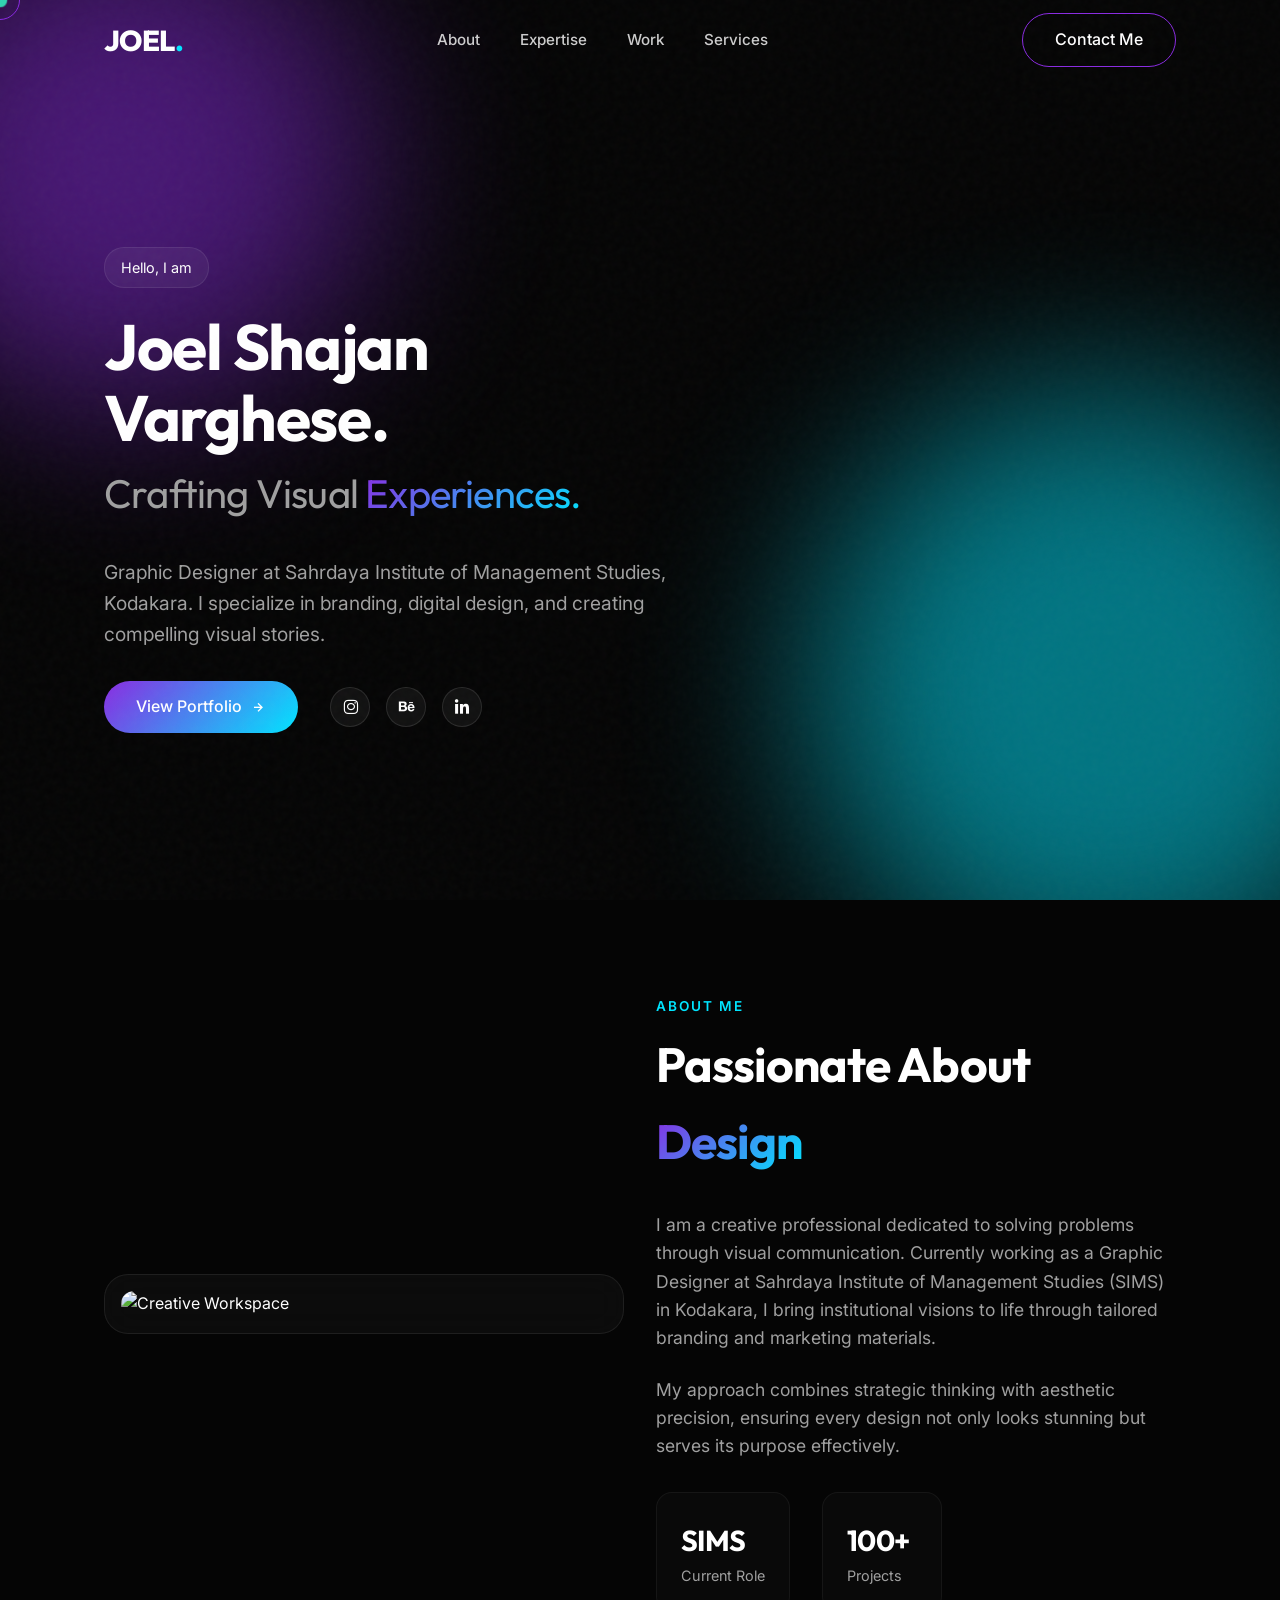
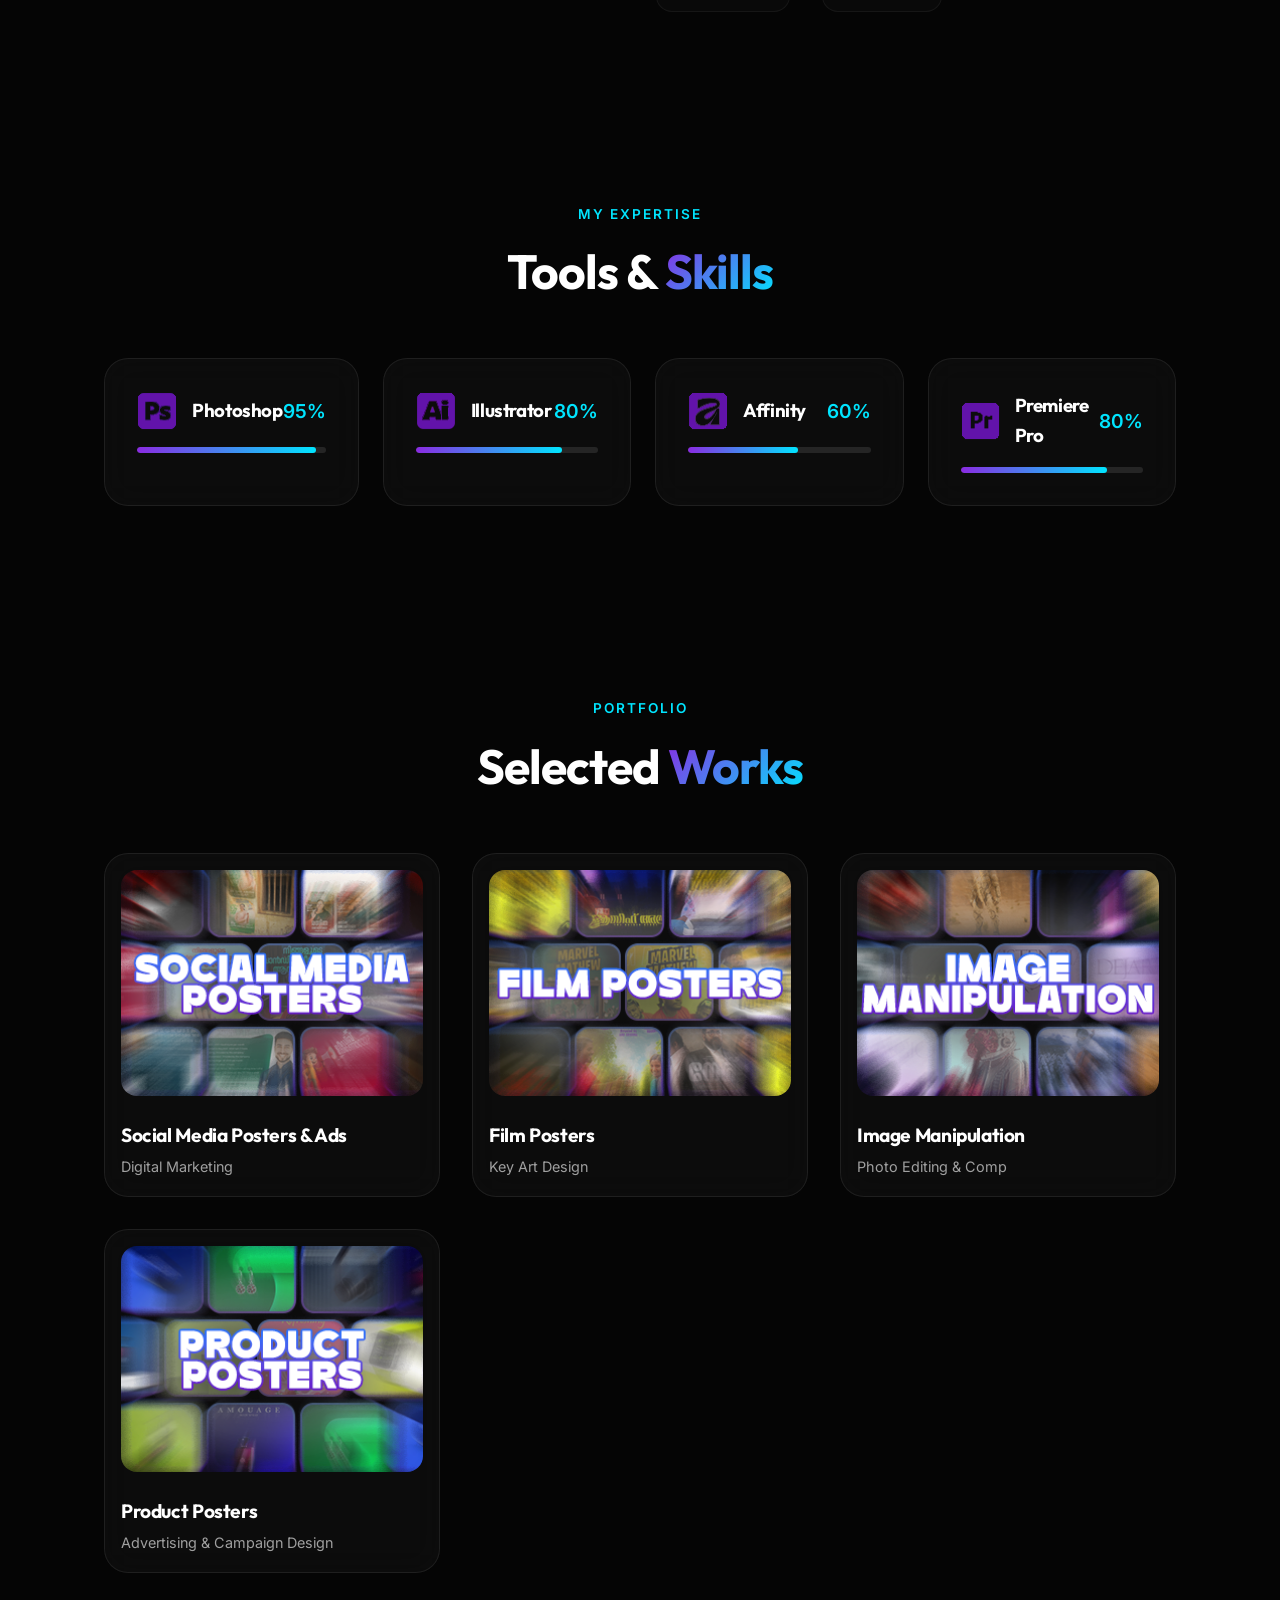
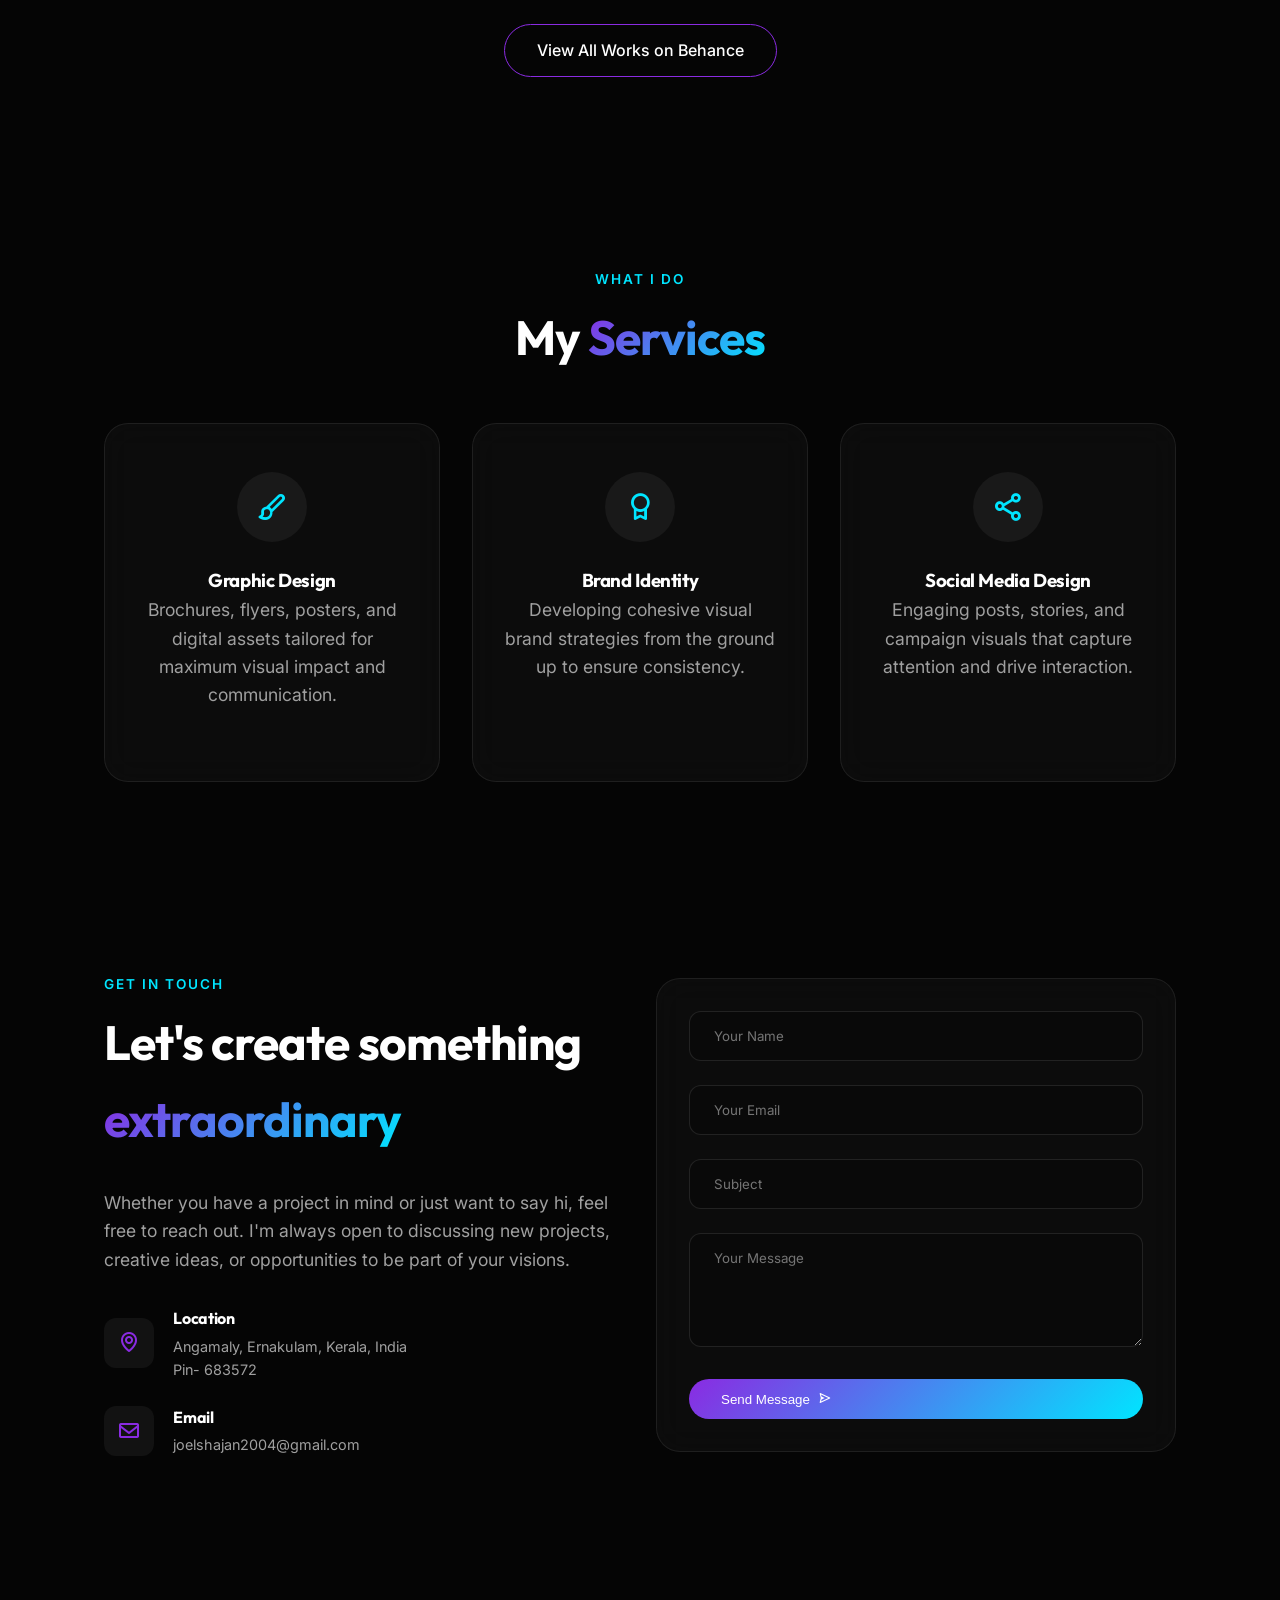
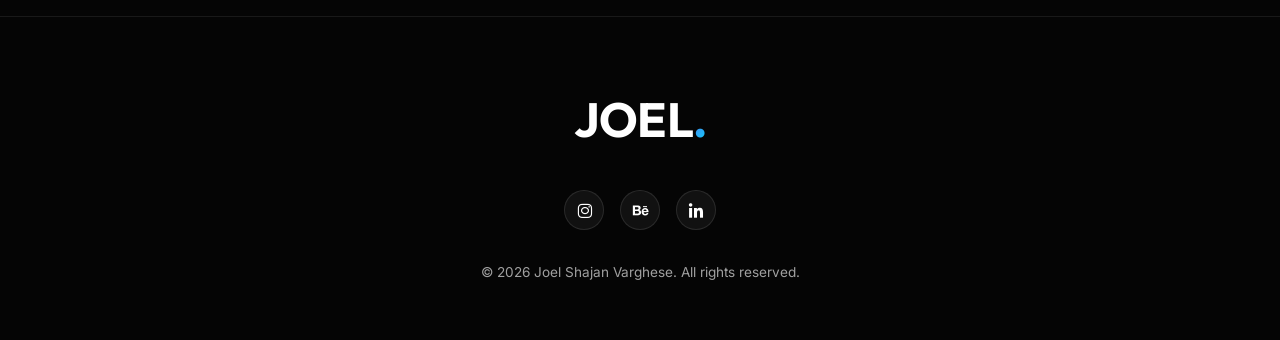
==== index.html @ b79b5a3c "Add files via upload" ====
<!DOCTYPE html>
<html lang="en">

<head>
    <meta charset="UTF-8">
    <meta name="viewport" content="width=device-width, initial-scale=1.0">
    <meta name="description"
        content="Portfolio of Joel Shajan Varghese, Graphic Designer at Sahrdaya Institute of Management Studies.">
    <title>Joel Shajan Varghese | Graphic Designer Portfolio</title>
    <meta name="keywords" content="Graphic Designer, Branding, Digital Design, Kerala, SIMS, Joel Shajan Varghese">
    <meta name="author" content="Joel Shajan Varghese">

    <!-- Google Fonts -->
    <link rel="preconnect" href="https://fonts.googleapis.com">
    <link rel="preconnect" href="https://fonts.gstatic.com" crossorigin>
    <link
        href="https://fonts.googleapis.com/css2?family=Inter:wght@300;400;500;600&family=Outfit:wght@400;600;800&display=swap"
        rel="stylesheet">

    <!-- Boxicons for elegant icons -->
    <link href='https://unpkg.com/boxicons@2.1.4/css/boxicons.min.css' rel='stylesheet'>

    <!-- Local CSS -->
    <link rel="stylesheet" href="styles.css">
</head>

<body>

    <div id="noise-overlay"></div>
    <div id="custom-cursor"></div>
    <div id="cursor-follower"></div>

    <!-- Navigation -->
    <header class="navbar">
        <div class="nav-container">
            <a href="#hero" class="logo">JOEL<span>.</span></a>
            <ul class="nav-links">
                <li><a href="#about">About</a></li>
                <li><a href="#skills">Expertise</a></li>
                <li><a href="#projects">Work</a></li>
                <li><a href="#services">Services</a></li>
            </ul>
            <a href="#contact" class="btn-primary-outline">Contact Me</a>
            <div class="mobile-menu-btn">
                <i class='bx bx-menu'></i>
            </div>
        </div>
    </header>

    <!-- Hero Section -->
    <section id="hero" class="hero-section">
        <div class="blob blob-1"></div>
        <div class="blob blob-2"></div>
        <div class="container hero-content">
            <div class="hero-text">
                <span class="greeting">Hello, I am</span>
                <h1 class="hero-title">Joel Shajan Varghese.</h1>
                <h2 class="hero-subtitle">Crafting Visual <span>Experiences.</span></h2>
                <p class="hero-desc">Graphic Designer at Sahrdaya Institute of Management Studies, Kodakara. I
                    specialize in branding, digital design, and creating compelling visual stories.</p>
                <div class="hero-actions">
                    <a href="#projects" class="btn-primary">View Portfolio <i class='bx bx-right-arrow-alt'></i></a>
                    <div class="social-links">
                        <a href="https://www.instagram.com/_joe.el?igsh=ZTkzYnZmMDRlMXZ6" target="_blank"
                            aria-label="Instagram"><i class='bx bxl-instagram'></i></a>
                        <a href="https://www.behance.net/joelshajanv" target="_blank" aria-label="Behance"><i
                                class='bx bxl-behance'></i></a>
                        <a href="https://in.linkedin.com/in/joel-shajan-varghese-a8076a371" target="_blank"
                            aria-label="LinkedIn"><i class='bx bxl-linkedin'></i></a>
                    </div>
                </div>
            </div>

        </div>
    </section>

    <!-- About Section -->
    <section id="about" class="about-section pt-section">
        <div class="container row">
            <div class="col-6">
                <div class="about-image glass-panel">
                    <img src="assets/01097334 (2).jpg" alt="Creative Workspace" class="img-fluid rounded-edge">
                </div>
            </div>
            <div class="col-6 about-text-container">
                <div class="section-title">
                    <span class="sub-title">About Me</span>
                    <h2>Passionate About <span>Design</span></h2>
                </div>
                <p>I am a creative professional dedicated to solving problems through visual communication. Currently
                    working as a Graphic Designer at Sahrdaya Institute of Management Studies (SIMS) in Kodakara, I
                    bring institutional visions to life through tailored branding and marketing materials.</p>
                <p>My approach combines strategic thinking with aesthetic precision, ensuring every design not only
                    looks stunning but serves its purpose effectively.</p>

                <div class="stats-container">
                    <div class="stat-box">
                        <h3>SIMS</h3>
                        <p>Current Role</p>
                    </div>
                    <div class="stat-box">
                        <h3>100+</h3>
                        <p>Projects</p>
                    </div>
                </div>
            </div>
    </section>

    <!-- Skills Section -->
    <section id="skills" class="skills-section pt-section">
        <div class="container">
            <div class="section-title text-center">
                <span class="sub-title">My Expertise</span>
                <h2>Tools & <span>Skills</span></h2>
            </div>

            <div class="skills-grid">
                <!-- Photoshop -->
                <div class="skill-card glass-panel">
                    <div
                        style="display: flex; justify-content: space-between; align-items: center; margin-bottom: 1rem;">
                        <div style="display: flex; align-items: center; gap: 15px;">
                            <img src="assets/logo/ps.png" alt="PS Logo"
                                style="width: 40px; height: 40px; border-radius: 8px;"
                                onerror="this.outerHTML='<i class=\'bx bxl-adobe\' style=\'font-size: 2.5rem; color: var(--accent-1);\'></i>'">
                            <h3 style="margin-bottom: 0;">Photoshop</h3>
                        </div>
                        <span style="color: var(--accent-2); font-weight: 600; font-size: 1.2rem;">95%</span>
                    </div>
                    <div class="skill-bar-bg" style="margin-top: 0;">
                        <div class="skill-bar-fill" style="width: 95%;"></div>
                    </div>
                </div>

                <!-- Illustrator -->
                <div class="skill-card glass-panel">
                    <div
                        style="display: flex; justify-content: space-between; align-items: center; margin-bottom: 1rem;">
                        <div style="display: flex; align-items: center; gap: 15px;">
                            <img src="assets/logo/ai.png" alt="AI Logo"
                                style="width: 40px; height: 40px; border-radius: 8px;"
                                onerror="this.outerHTML='<i class=\'bx bx-pen\' style=\'font-size: 2.5rem; color: var(--accent-1);\'></i>'">
                            <h3 style="margin-bottom: 0;">Illustrator</h3>
                        </div>
                        <span style="color: var(--accent-2); font-weight: 600; font-size: 1.2rem;">80%</span>
                    </div>
                    <div class="skill-bar-bg" style="margin-top: 0;">
                        <div class="skill-bar-fill" style="width: 80%;"></div>
                    </div>
                </div>

                <!-- Affinity -->
                <div class="skill-card glass-panel">
                    <div
                        style="display: flex; justify-content: space-between; align-items: center; margin-bottom: 1rem;">
                        <div style="display: flex; align-items: center; gap: 15px;">
                            <img src="assets/logo/af.png" alt="AF Logo"
                                style="width: 40px; height: 40px; border-radius: 8px;"
                                onerror="this.outerHTML='<i class=\'bx bx-shape-polygon\' style=\'font-size: 2.5rem; color: var(--accent-1);\'></i>'">
                            <h3 style="margin-bottom: 0;">Affinity</h3>
                        </div>
                        <span style="color: var(--accent-2); font-weight: 600; font-size: 1.2rem;">60%</span>
                    </div>
                    <div class="skill-bar-bg" style="margin-top: 0;">
                        <div class="skill-bar-fill" style="width: 60%;"></div>
                    </div>
                </div>

                <!-- Premiere Pro -->
                <div class="skill-card glass-panel">
                    <div
                        style="display: flex; justify-content: space-between; align-items: center; margin-bottom: 1rem;">
                        <div style="display: flex; align-items: center; gap: 15px;">
                            <img src="assets/logo/pr.png" alt="PR Logo"
                                style="width: 40px; height: 40px; border-radius: 8px;"
                                onerror="this.outerHTML='<i class=\'bx bx-video\' style=\'font-size: 2.5rem; color: var(--accent-1);\'></i>'">
                            <h3 style="margin-bottom: 0;">Premiere Pro</h3>
                        </div>
                        <span style="color: var(--accent-2); font-weight: 600; font-size: 1.2rem;">80%</span>
                    </div>
                    <div class="skill-bar-bg" style="margin-top: 0;">
                        <div class="skill-bar-fill" style="width: 80%;"></div>
                    </div>
                </div>
            </div>
    </section>

    <!-- Projects Section -->
    <section id="projects" class="projects-section pt-section">
        <div class="container">
            <div class="section-title text-center">
                <span class="sub-title">Portfolio</span>
                <h2>Selected <span>Works</span></h2>
            </div>

            <div class="portfolio-grid">
                <!-- Work 1 -->
                <div class="portfolio-item glass-panel">
                    <div class="portfolio-img">
                        <img src="assets/cover/social.png" alt="Social Media Posters" id="img-social">
                        <div class="portfolio-overlay">
                            <a href="social-media.html" target="_blank" class="view-btn"><i
                                    class='bx bx-link-external'></i></a>
                        </div>
                    </div>
                    <div class="portfolio-info">
                        <h3>Social Media Posters & Ads</h3>
                        <span>Digital Marketing</span>
                    </div>
                </div>

                <!-- Work 2 -->
                <div class="portfolio-item glass-panel">
                    <div class="portfolio-img">
                        <img src="assets/cover/film.png" alt="Film Posters" id="img-branding">
                        <div class="portfolio-overlay">
                            <a href="film-posters.html" target="_blank" class="view-btn"><i
                                    class='bx bx-link-external'></i></a>
                        </div>
                    </div>
                    <div class="portfolio-info">
                        <h3>Film Posters</h3>
                        <span>Key Art Design</span>
                    </div>
                </div>

                <!-- Work 3 -->
                <div class="portfolio-item glass-panel">
                    <div class="portfolio-img">
                        <img src="assets/cover/MANI.png" alt="Image Manipulation" id="img-uiux">
                        <div class="portfolio-overlay">
                            <a href="image-manipulation.html" target="_blank" class="view-btn"><i
                                    class='bx bx-link-external'></i></a>
                        </div>
                    </div>
                    <div class="portfolio-info">
                        <h3>Image Manipulation</h3>
                        <span>Photo Editing & Comp</span>
                    </div>
                </div>

                <!-- Work 4 -->
                <div class="portfolio-item glass-panel">
                    <div class="portfolio-img">
                        <img src="assets/cover/PROD.png" alt="Product Posters" id="img-product-posters"
                            onerror="this.src='https://images.unsplash.com/photo-1542744094-3a31f272c490?ixlib=rb-4.0.3&auto=format&fit=crop&w=800&q=80'">
                        <div class="portfolio-overlay">
                            <a href="product-posters.html" target="_blank" class="view-btn"><i
                                    class='bx bx-link-external'></i></a>
                        </div>
                    </div>
                    <div class="portfolio-info">
                        <h3>Product Posters</h3>
                        <span>Advertising & Campaign Design</span>
                    </div>
                </div>
            </div>
            <br><br>
            <div class="text-center mt-5">
                <a href="https://www.behance.net/joelshajanv" target="_blank" class="btn-primary-outline">View All Works
                    on Behance</a>
            </div>
        </div>
    </section>

    <!-- Services Section -->
    <section id="services" class="services-section pt-section">
        <div class="container">
            <div class="section-title text-center">
                <span class="sub-title">What I Do</span>
                <h2>My <span>Services</span></h2>
            </div>

            <div class="services-grid">
                <div class="service-card glass-panel">
                    <div class="icon-circle"><i class='bx bx-paint'></i></div>
                    <h3>Graphic Design</h3>
                    <p>Brochures, flyers, posters, and digital assets tailored for maximum visual impact and
                        communication.</p>
                </div>
                <div class="service-card glass-panel">
                    <div class="icon-circle"><i class='bx bx-award'></i></div>
                    <h3>Brand Identity</h3>
                    <p>Developing cohesive visual brand strategies from the ground up to ensure consistency.</p>
                </div>
                <div class="service-card glass-panel">
                    <div class="icon-circle"><i class='bx bx-share-alt'></i></div>
                    <h3>Social Media Design</h3>
                    <p>Engaging posts, stories, and campaign visuals that capture attention and drive interaction.</p>
                </div>
            </div>
    </section>

    <!-- Contact Section -->
    <section id="contact" class="contact-section pt-section">
        <div class="container row">
            <div class="col-6">
                <div class="section-title">
                    <span class="sub-title">Get In Touch</span>
                    <h2>Let's create something <span>extraordinary</span></h2>
                </div>
                <p class="contact-desc">Whether you have a project in mind or just want to say hi, feel free to reach
                    out. I'm always open to discussing new projects, creative ideas, or opportunities to be part of your
                    visions.</p>

                <div class="contact-info">
                    <div class="contact-item">
                        <div class="icon-box"><i class='bx bx-map'></i></div>
                        <div>
                            <h4>Location</h4>
                            <p>Angamaly, Ernakulam, Kerala, India <br> Pin- 683572</p>
                        </div>
                    </div>
                    <div class="contact-item">
                        <div class="icon-box"><i class='bx bx-envelope'></i></div>
                        <div>
                            <h4>Email</h4>
                            <p>joelshajan2004@gmail.com</p>
                        </div>
                    </div>
                </div>
            </div>

            <div class="col-6">
                <form class="contact-form glass-panel">
                    <div class="form-group">
                        <input type="text" id="name" placeholder="Your Name" required>
                    </div>
                    <div class="form-group">
                        <input type="email" id="email" placeholder="Your Email" required>
                    </div>
                    <div class="form-group">
                        <input type="text" id="subject" placeholder="Subject" required>
                    </div>
                    <div class="form-group">
                        <textarea id="message" rows="5" placeholder="Your Message" required></textarea>
                    </div>
                    <button type="submit" class="btn-primary w-100">Send Message <i class='bx bx-send'></i></button>
                </form>
            </div>
        </div>
    </section>

    <!-- Footer -->
    <footer>
        <div class="container footer-content text-center">
            <h2>JOEL<span>.</span></h2>
            <div class="social-links justify-center mt-3">
                <a href="https://www.instagram.com/_joe.el?igsh=ZTkzYnZmMDRlMXZ6" target="_blank"><i
                        class='bx bxl-instagram'></i></a>
                <a href="https://www.behance.net/joelshajanv" target="_blank"><i class='bx bxl-behance'></i></a>
                <a href="https://in.linkedin.com/in/joel-shajan-varghese-a8076a371" target="_blank"><i
                        class='bx bxl-linkedin'></i></a>
            </div>
            <p class="copy">&copy; 2026 Joel Shajan Varghese. All rights reserved.</p>
        </div>
    </footer>

    <script src="script.js"></script>
</body>

</html>
---- styles.css ----
:root {
  /* Colors */
  --bg-color: #050505;
  --bg-secondary: #111111;
  --accent-1: #8A2BE2;
  /* Purple */
  --accent-2: #00E5FF;
  /* Cyan */
  --text-main: #FFFFFF;
  --text-muted: #A0A0A0;

  /* Glassmorphism */
  --glass-bg: rgba(255, 255, 255, 0.03);
  --glass-border: rgba(255, 255, 255, 0.08);

  /* Typography */
  --font-main: 'Inter', sans-serif;
  --font-heading: 'Outfit', sans-serif;

  /* Spacing & Sizes */
  --section-padding: 6rem 0;
  --nav-height: 80px;
}

* {
  margin: 0;
  padding: 0;
  box-sizing: border-box;
}

html {
  scroll-behavior: smooth;
}

body {
  font-family: var(--font-main);
  background-color: var(--bg-color);
  color: var(--text-main);
  line-height: 1.6;
  overflow-x: hidden;
  position: relative;
  cursor: none; /* Custom cursor implementation */
}

/* Background Noise Texture */
#noise-overlay {
  position: fixed;
  top: 0;
  left: 0;
  width: 100vw;
  height: 100vh;
  pointer-events: none;
  z-index: 9999;
  opacity: 0.03;
  background-image: url("data:image/svg+xml,%3Csvg viewBox='0 0 200 200' xmlns='http://www.w3.org/2000/svg'%3E%3Cfilter id='noiseFilter'%3E%3CfeTurbulence type='fractalNoise' baseFrequency='0.65' numOctaves='3' stitchTiles='stitch'/%3E%3C/filter%3E%3Crect width='100%25' height='100%25' filter='url(%23noiseFilter)'/%3E%3C/svg%3E");
}

/* Custom Cursor */
#custom-cursor {
  position: fixed;
  width: 15px;
  height: 15px;
  background: var(--accent-2);
  border-radius: 50%;
  pointer-events: none;
  z-index: 10000;
  transition: transform 0.1s ease;
  mix-blend-mode: difference;
}

#cursor-follower {
  position: fixed;
  width: 40px;
  height: 40px;
  border: 1px solid var(--accent-1);
  border-radius: 50%;
  pointer-events: none;
  z-index: 9999;
  transition: all 0.2s cubic-bezier(0.19, 1, 0.22, 1);
}

/* Typography Utilities */
h1,
h2,
h3,
h4,
.logo {
  font-family: var(--font-heading);
  letter-spacing: -0.02em;
}

h2 {
  font-size: 3rem;
  margin-bottom: 2rem;
}

h2 span {
  background: linear-gradient(135deg, var(--accent-1), var(--accent-2));
  -webkit-background-clip: text;
  background-clip: text; /* Added for compatibility */
  -webkit-text-fill-color: transparent;
}

a {
  text-decoration: none;
  color: var(--text-main);
  transition: all 0.3s ease;
}

p {
  color: var(--text-muted);
  margin-bottom: 1.5rem;
  font-size: 1.1rem;
}

/* Layout Utilities */
.container {
  max-width: 1200px;
  margin: 0 auto;
  padding: 0 5%;
}

.row {
  display: flex;
  flex-wrap: wrap;
  align-items: center;
  gap: 2rem;
}

.col-6 {
  flex: 1 1 45%;
}

.pt-section {
  padding: var(--section-padding);
}

.text-center {
  text-align: center;
}

/* Buttons */
.btn-primary,
.btn-primary-outline {
  display: inline-flex;
  align-items: center;
  gap: 0.5rem;
  padding: 0.8rem 2rem;
  border-radius: 50px;
  font-weight: 500;
  cursor: pointer;
  z-index: 10;
  position: relative;
  overflow: hidden;
  transition: all 0.4s ease;
}

.btn-primary {
  background: linear-gradient(135deg, var(--accent-1), var(--accent-2));
  color: #fff;
  border: none;
}

.btn-primary:hover {
  transform: translateY(-3px);
  box-shadow: 0 10px 20px rgba(138, 43, 226, 0.3);
}

.btn-primary-outline {
  background: transparent;
  border: 1px solid var(--accent-1);
  color: #fff;
}

.btn-primary-outline:hover {
  background: rgba(138, 43, 226, 0.1);
  box-shadow: 0 0 20px rgba(138, 43, 226, 0.2);
}

.back-btn {
  display: inline-flex;
  align-items: center;
  gap: 0.5rem;
  margin-bottom: 2rem;
  color: var(--accent-2);
  font-weight: 500;
  transition: all 0.3s ease;
}

.back-btn:hover {
  transform: translateX(-5px);
  color: var(--accent-1);
}

/* Glassmorphism Classes */
.glass-panel {
  background: var(--glass-bg);
  backdrop-filter: blur(16px);
  -webkit-backdrop-filter: blur(16px);
  border: 1px solid var(--glass-border);
  border-radius: 24px;
  padding: 2rem;
  transition: transform 0.4s ease, border-color 0.4s ease;
}

.glass-panel:hover {
  transform: translateY(-5px);
  border-color: rgba(255, 255, 255, 0.15);
}

/* Navigation */
.navbar {
  position: fixed;
  top: 0;
  width: 100%;
  height: var(--nav-height);
  z-index: 1000;
  display: flex;
  align-items: center;
  transition: all 0.3s ease;
}

.navbar.scrolled {
  background: rgba(5, 5, 5, 0.85);
  backdrop-filter: blur(12px);
  border-bottom: 1px solid var(--glass-border);
}

.navbar.nav-hidden {
  opacity: 0;
  pointer-events: none;
  transform: translateY(-100%);
}

.nav-container {
  display: flex;
  justify-content: space-between;
  align-items: center;
  width: 100%;
  max-width: 1200px;
  margin: 0 auto;
  padding: 0 5%;
}

.logo {
  font-size: 1.8rem;
  font-weight: 800;
}

.logo span {
  color: var(--accent-2);
}

.nav-links {
  display: flex;
  list-style: none;
  gap: 2.5rem;
}

.nav-links li a {
  font-size: 0.95rem;
  font-weight: 500;
  opacity: 0.8;
}

.nav-links li a:hover,
.nav-links li a.active {
  opacity: 1;
  color: var(--accent-2);
}

.mobile-menu-btn {
  display: none;
  font-size: 2rem;
  cursor: pointer;
}

/* Background Blobs */
.blob {
  position: absolute;
  filter: blur(90px);
  z-index: -1;
  opacity: 0.5;
  border-radius: 50%;
  animation: float 10s ease-in-out infinite;
}

.blob-1 {
  top: -10%;
  left: -10%;
  width: 500px;
  height: 500px;
  background: var(--accent-1);
}

.blob-2 {
  bottom: -10%;
  right: -10%;
  width: 600px;
  height: 600px;
  background: var(--accent-2);
  animation-delay: -5s;
}

.parallax-bg {
  position: absolute;
  top: 0;
  left: 0;
  width: 100%;
  height: 100%;
  pointer-events: none;
  z-index: -1;
}

.blob-image-wrapper {
  position: absolute;
  top: 10%;
  right: 5%;
  z-index: 0;
  opacity: 0.8;
  pointer-events: none;
  animation: float 12s ease-in-out infinite;
}

.hero-decoration {
  width: 100%;
  max-width: 600px;
  height: auto;
  object-fit: contain;
  mix-blend-mode: screen; /* Matches Photoshop 'Screen' layer mode to remove dark backdrops */
}

@keyframes float {

  0%,
  100% {
    transform: translateY(0) scale(1);
  }

  50% {
    transform: translateY(-30px) scale(1.05);
  }
}

/* Hero Section */
.hero-section {
  min-height: 100vh;
  display: flex;
  align-items: center;
  position: relative;
  overflow: hidden;
  padding-top: var(--nav-height);
}

.hero-content {
  display: flex;
  align-items: center;
  justify-content: space-between;
  width: 100%;
}

.hero-text {
  flex: 1;
  max-width: 600px;
}

.greeting {
  display: inline-block;
  padding: 0.5rem 1rem;
  background: rgba(255, 255, 255, 0.05);
  border: 1px solid var(--glass-border);
  border-radius: 20px;
  font-size: 0.9rem;
  margin-bottom: 1.5rem;
}

.hero-title {
  font-size: 4rem;
  line-height: 1.1;
  margin-bottom: 0.5rem;
}

.hero-subtitle {
  font-size: 2.5rem;
  color: var(--text-muted);
  font-weight: 400;
}

.hero-desc {
  margin: 1.5rem 0 2rem;
  font-size: 1.2rem;
}

.hero-actions {
  display: flex;
  align-items: center;
  gap: 2rem;
}

.social-links {
  display: flex;
  gap: 1rem;
}

.social-links a {
  display: flex;
  align-items: center;
  justify-content: center;
  width: 40px;
  height: 40px;
  border-radius: 50%;
  background: rgba(255, 255, 255, 0.05);
  border: 1px solid rgba(255, 255, 255, 0.1);
  font-size: 1.2rem;
}

.social-links a:hover {
  background: var(--accent-1);
  border-color: var(--accent-1);
  transform: translateY(-3px);
}

/* About Section */
.about-image {
  padding: 1rem;
}

.img-fluid {
  max-width: 100%;
  height: auto;
  display: block;
}

.rounded-edge {
  border-radius: 16px;
}

.sub-title {
  color: var(--accent-2);
  font-weight: 600;
  text-transform: uppercase;
  letter-spacing: 2px;
  font-size: 0.85rem;
  display: block;
  margin-bottom: 0.5rem;
}

.stats-container {
  display: flex;
  gap: 2rem;
  margin-top: 2rem;
}

.stat-box {
  background: rgba(255, 255, 255, 0.02);
  padding: 1.5rem;
  border-radius: 16px;
  border: 1px solid rgba(255, 255, 255, 0.05);
  min-width: 120px;
}

.stat-box h3 {
  font-size: 1.8rem;
  color: var(--text-main);
}

.stat-box p {
  margin: 0;
  font-size: 0.9rem;
}

/* Skills Section */
.skills-grid {
  display: grid;
  grid-template-columns: repeat(4, 1fr);
  gap: 1.5rem;
  margin-top: 3rem;
}

@media (max-width: 992px) {
  .skills-grid {
    grid-template-columns: repeat(2, 1fr);
  }
}

@media (max-width: 576px) {
  .skills-grid {
    grid-template-columns: 1fr;
  }
}

.icon-large {
  font-size: 3rem;
  color: var(--accent-1);
  margin-bottom: 1rem;
}

.skill-bar-bg {
  width: 100%;
  height: 6px;
  background: rgba(255, 255, 255, 0.1);
  border-radius: 10px;
  margin-top: 1.5rem;
  overflow: hidden;
}

.skill-bar-fill {
  height: 100%;
  background: linear-gradient(90deg, var(--accent-1), var(--accent-2));
  border-radius: 10px;
  position: relative;
}

/* Projects Section */
.portfolio-grid {
  display: grid;
  grid-template-columns: repeat(auto-fit, minmax(320px, 1fr));
  gap: 2rem;
  margin-top: 3rem;
}

.work-gallery-grid {
  display: grid;
  grid-template-columns: repeat(2, 1fr);
  gap: 2.5rem;
  margin-top: 4rem;
}

@media (max-width: 992px) {
  .work-gallery-grid {
    gap: 1.5rem;
  }
}

@media (max-width: 768px) {
  .work-gallery-grid {
    grid-template-columns: 1fr;
  }
}

.portfolio-item {
  padding: 1rem;
}

.portfolio-img {
  position: relative;
  border-radius: 16px;
  overflow: hidden;
  aspect-ratio: 4/3;
}

.portfolio-img img {
  width: 100%;
  height: 100%;
  object-fit: cover;
  transition: transform 0.6s ease;
}

.portfolio-overlay {
  position: absolute;
  top: 0;
  left: 0;
  width: 100%;
  height: 100%;
  background: rgba(5, 5, 5, 0.5);
  opacity: 0;
  display: flex;
  align-items: center;
  justify-content: center;
  transition: all 0.4s ease;
}

.portfolio-item:hover .portfolio-img img {
  transform: scale(1.05);
}

.portfolio-item:hover .portfolio-overlay {
  opacity: 1;
}

.view-btn {
  background: #fff;
  color: #000;
  width: 50px;
  height: 50px;
  border-radius: 50%;
  display: flex;
  align-items: center;
  justify-content: center;
  font-size: 1.5rem;
  transform: translateY(20px);
  transition: all 0.4s ease;
}

.portfolio-item:hover .view-btn {
  transform: translateY(0);
}

.portfolio-info {
  margin-top: 1.5rem;
}

.portfolio-info h3 {
  font-size: 1.2rem;
  margin-bottom: 0.2rem;
}

.portfolio-info span {
  color: var(--text-muted);
  font-size: 0.9rem;
}

/* Services */
.services-grid {
  display: grid;
  grid-template-columns: repeat(auto-fit, minmax(280px, 1fr));
  gap: 2rem;
  margin-top: 3rem;
}

.service-card {
  text-align: center;
  padding: 3rem 2rem;
}

.icon-circle {
  width: 70px;
  height: 70px;
  border-radius: 50%;
  background: rgba(255, 255, 255, 0.05);
  display: flex;
  align-items: center;
  justify-content: center;
  margin: 0 auto 1.5rem;
  font-size: 2rem;
  color: var(--accent-2);
  transition: all 0.4s ease;
}

.service-card:hover .icon-circle {
  background: var(--accent-2);
  color: #000;
}

/* Contact Section */
.contact-desc {
  margin-bottom: 2rem;
}

.contact-info {
  display: flex;
  flex-direction: column;
  gap: 1.5rem;
}

.contact-item {
  display: flex;
  align-items: center;
  gap: 1.2rem;
}

.icon-box {
  width: 50px;
  height: 50px;
  border-radius: 12px;
  background: rgba(255, 255, 255, 0.05);
  display: flex;
  align-items: center;
  justify-content: center;
  font-size: 1.5rem;
  color: var(--accent-1);
}

.contact-item h4 {
  font-size: 1rem;
  color: var(--text-main);
  margin-bottom: 0.2rem;
}

.contact-item p {
  margin: 0;
  font-size: 0.9rem;
}

/* Form */
.form-group {
  margin-bottom: 1.5rem;
}

input,
textarea {
  width: 100%;
  padding: 1rem 1.5rem;
  background: rgba(0, 0, 0, 0.2);
  border: 1px solid rgba(255, 255, 255, 0.1);
  border-radius: 12px;
  color: var(--text-main);
  font-family: var(--font-main);
  transition: border-color 0.3s ease;
}

input:focus,
textarea:focus {
  outline: none;
  border-color: var(--accent-1);
}

.w-100 {
  width: 100%;
}

/* Footer */
footer {
  padding: 4rem 0 2rem;
  border-top: 1px solid var(--glass-border);
  margin-top: 4rem;
}

.justify-center {
  justify-content: center;
}

.mt-3 {
  margin-top: 1.5rem;
}

.copy {
  margin-top: 2rem;
  font-size: 0.85rem;
}

/* Animations */
.fade-in {
  opacity: 0;
  transform: translateY(30px);
  transition: opacity 0.8s ease, transform 0.8s ease;
}

.fade-in.appear {
  opacity: 1;
  transform: translateY(0);
}

/* Responsive Design */
@media (max-width: 992px) {
  h2 {
    font-size: 2.5rem;
  }

  .hero-title {
    font-size: 3rem;
  }

  .hero-subtitle {
    font-size: 2rem;
  }

  .col-6 {
    flex: 1 1 100%;
  }
}

@media (max-width: 768px) {

  .nav-links {
    display: none;
    flex-direction: column;
    position: absolute;
    top: var(--nav-height);
    left: 0;
    width: 100%;
    background: rgba(10, 10, 10, 0.95);
    backdrop-filter: blur(20px);
    padding: 3rem 2rem;
    border-bottom: 1px solid var(--glass-border);
    animation: slideDown 0.4s ease-out forwards;
  }

  .nav-links.active {
    display: flex;
  }

  @keyframes slideDown {
    from { opacity: 0; transform: translateY(-20px); }
    to { opacity: 1; transform: translateY(0); }
  }

  .navbar .btn-primary-outline {
    display: none;
  }

  .mobile-menu-btn {
    display: block;
  }

  .hero-content {
    flex-direction: column;
    text-align: center;
    gap: 3rem;
  }

  .hero-actions {
    justify-content: center;
  }

  .blob-1,
  .blob-2 {
    width: 300px;
    height: 300px;
  }
}
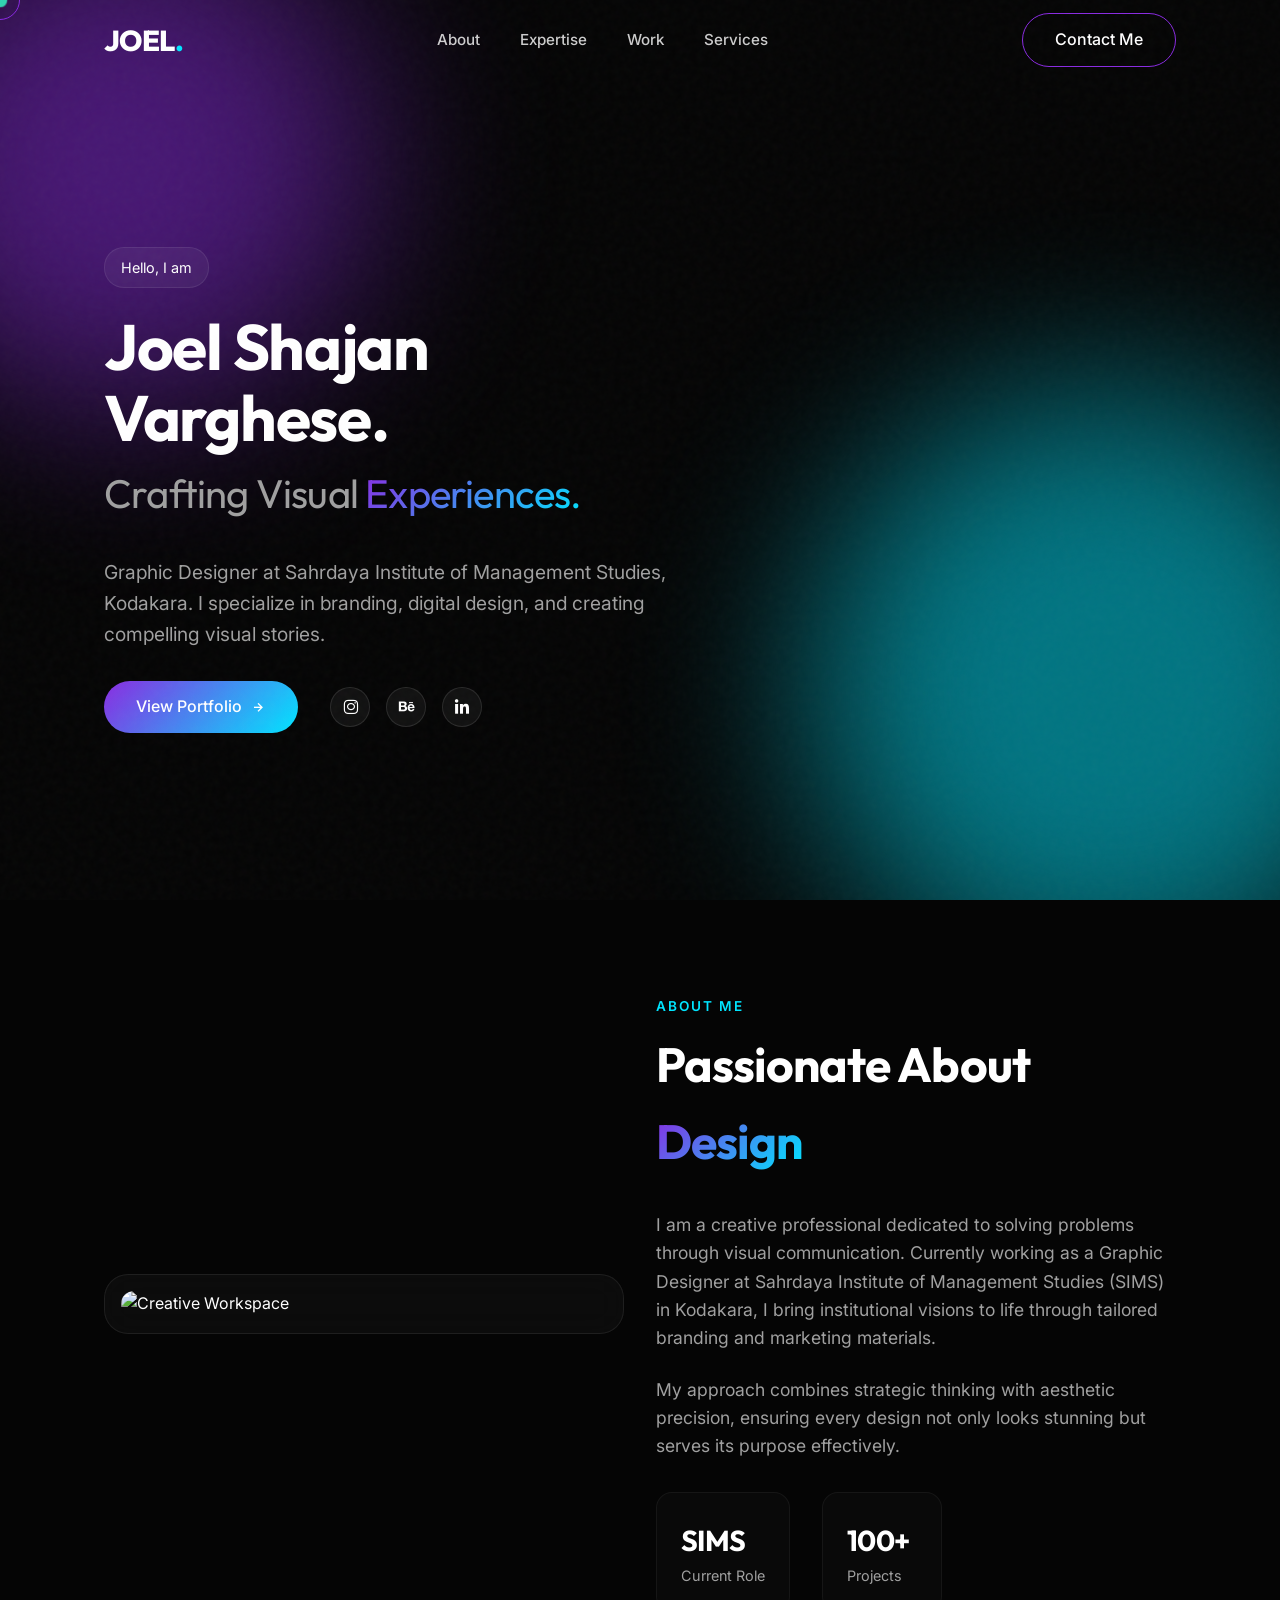
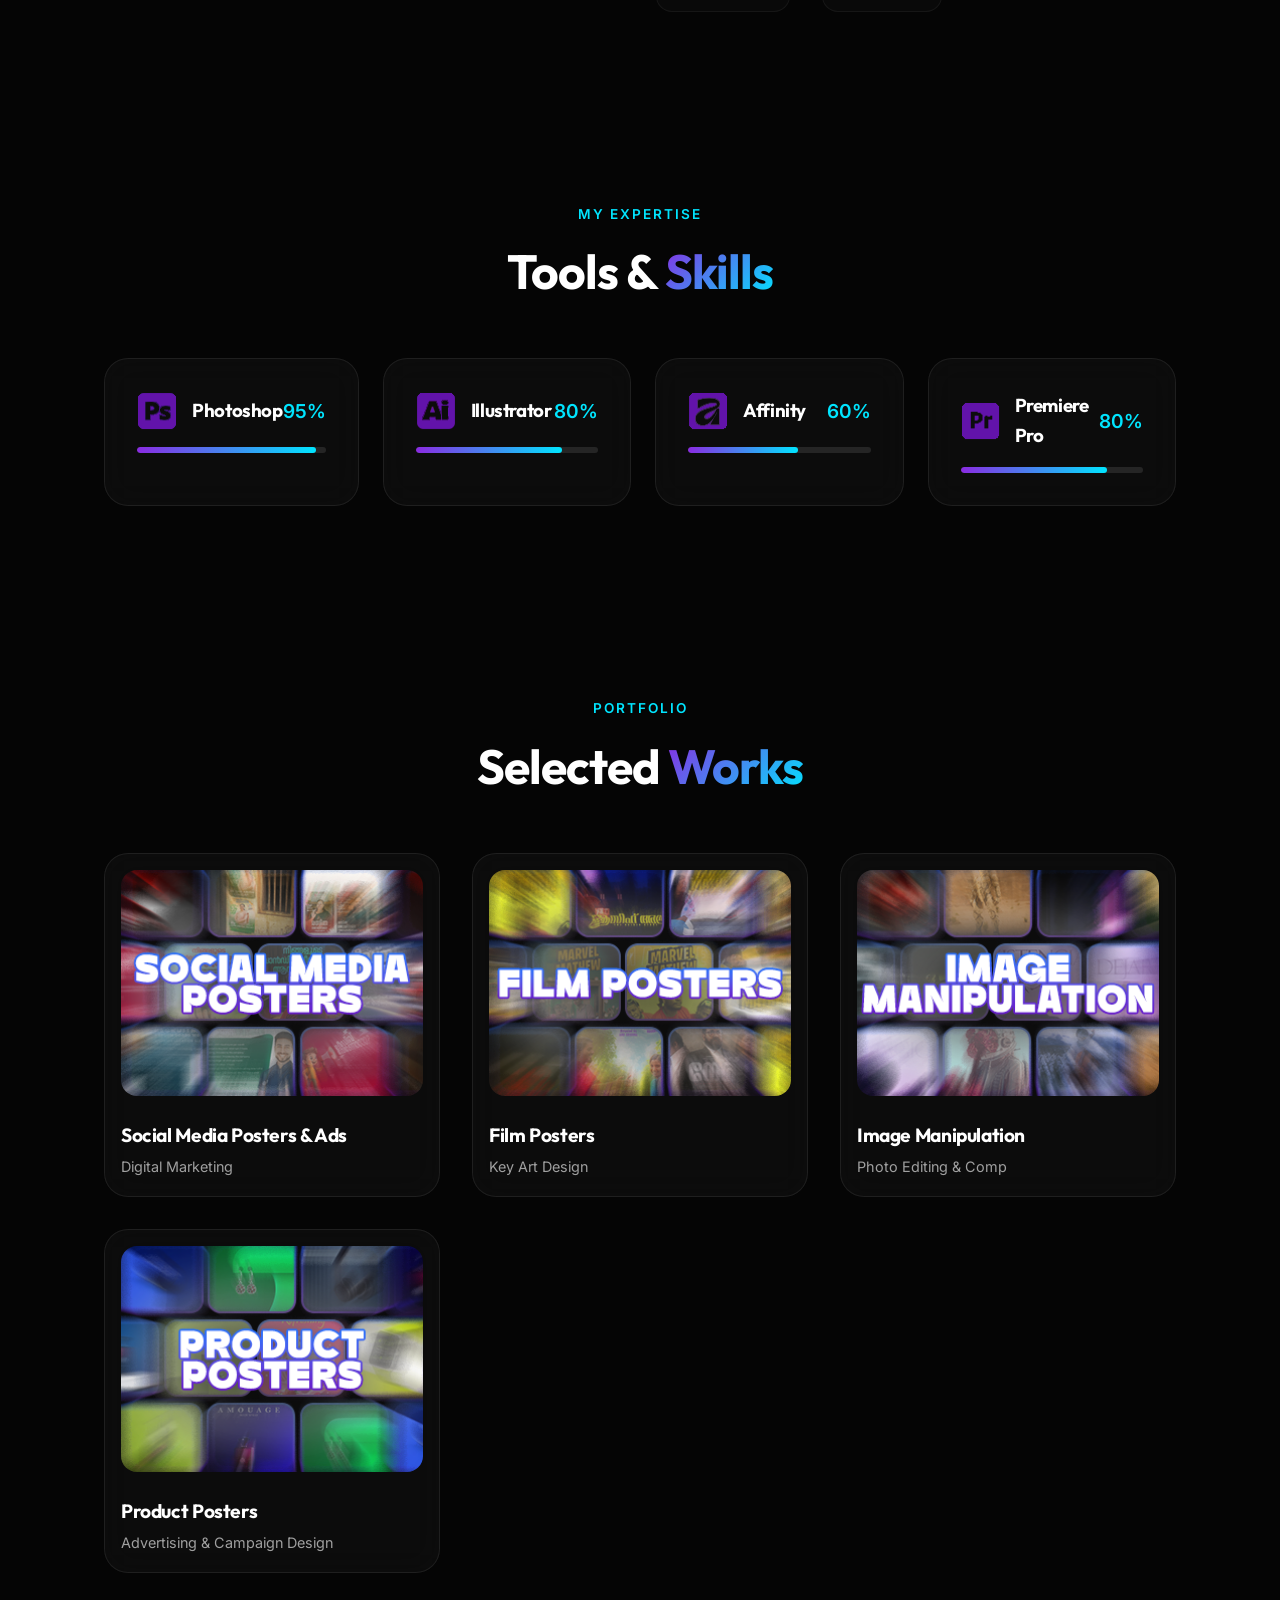
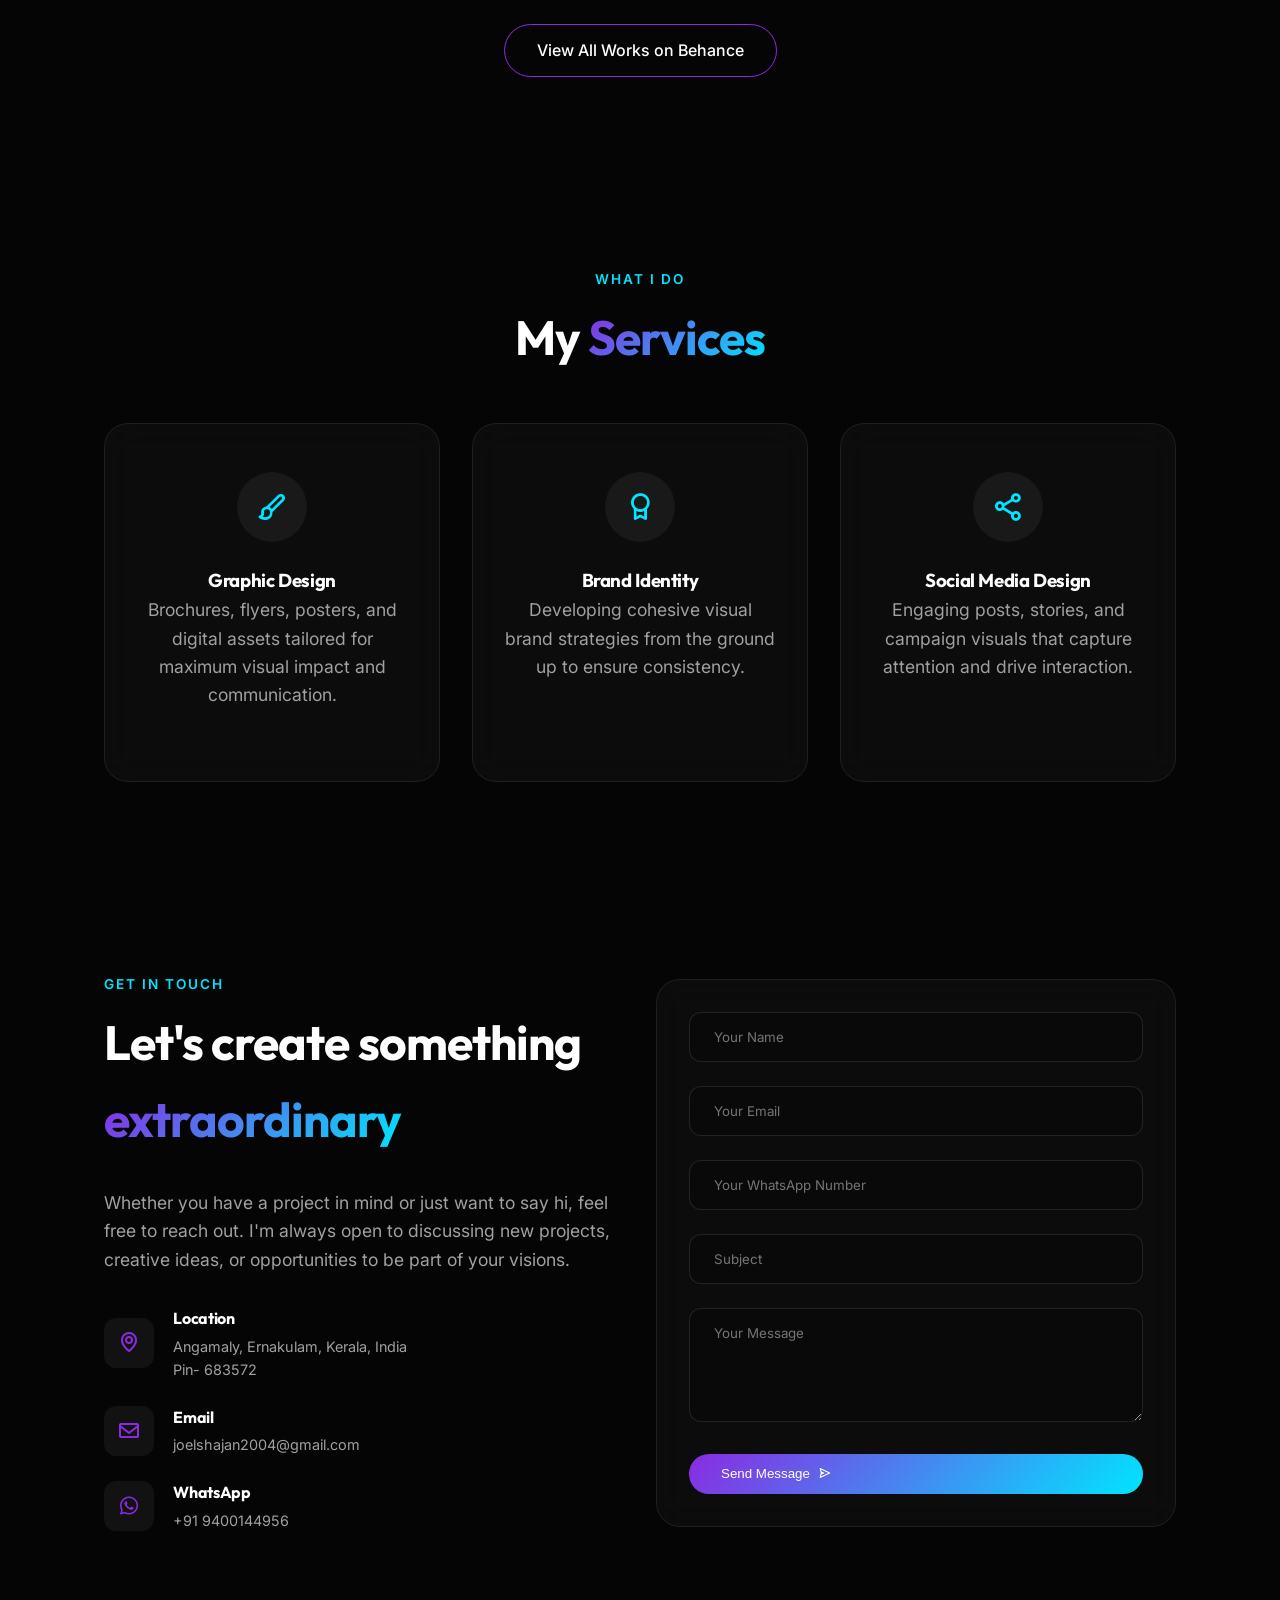
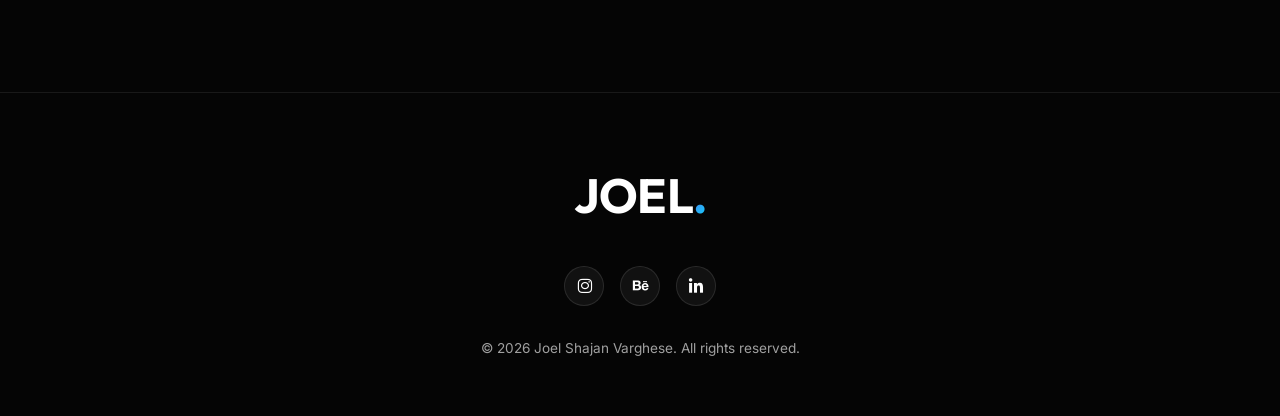
==== commit 114828dc: "Add files via upload" ====
--- a/index.html
+++ b/index.html
@@ -318,6 +318,13 @@
                             <p>joelshajan2004@gmail.com</p>
                         </div>
                     </div>
+                    <div class="contact-item">
+                        <div class="icon-box"><i class='bx bxl-whatsapp'></i></div>
+                        <div>
+                            <h4>WhatsApp</h4>
+                            <p>+91 9400144956</p>
+                        </div>
+                    </div>
                 </div>
             </div>
 
@@ -328,6 +335,9 @@
                     </div>
                     <div class="form-group">
                         <input type="email" id="email" placeholder="Your Email" required>
+                    </div>
+                    <div class="form-group">
+                        <input type="tel" id="whatsapp" placeholder="Your WhatsApp Number">
                     </div>
                     <div class="form-group">
                         <input type="text" id="subject" placeholder="Subject" required>
